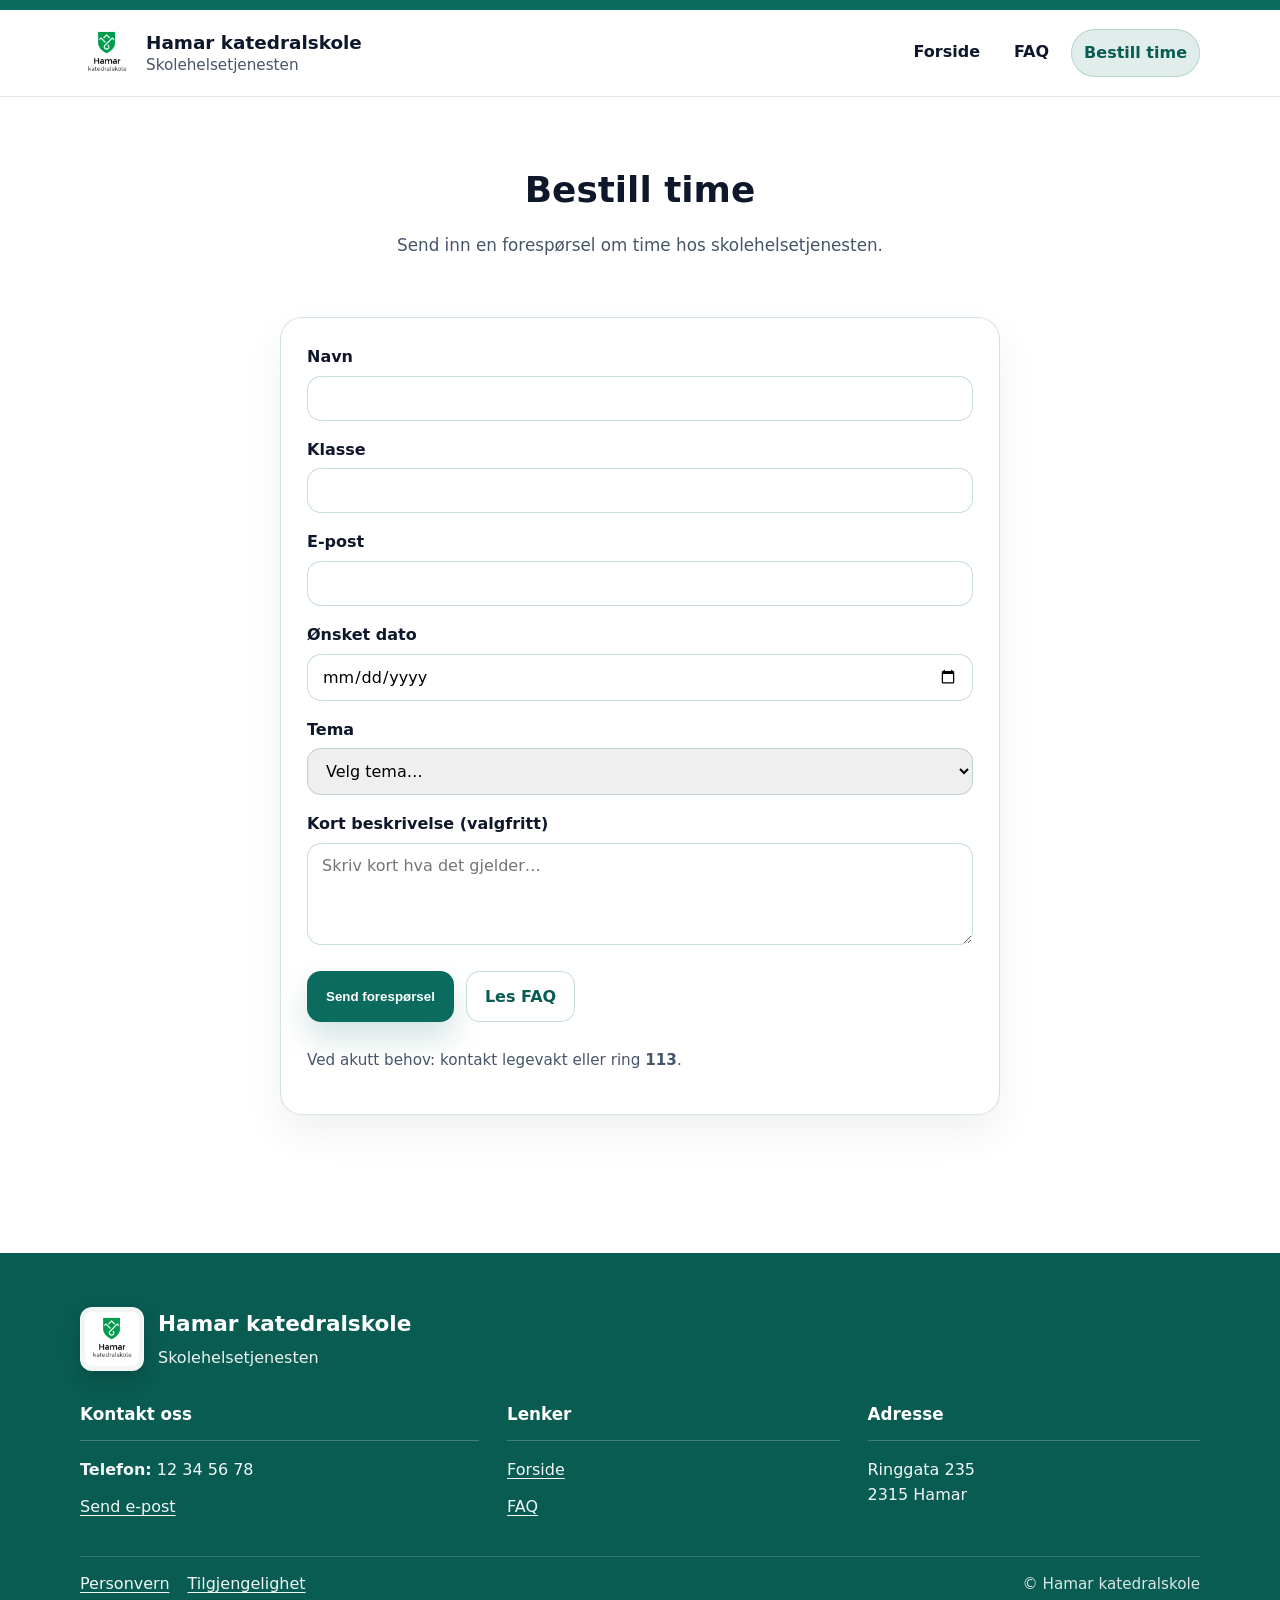
==== bestill.html @ e8361603 "first commit" ====
<!doctype html>
<html lang="no">
<head>
  <meta charset="utf-8" />
  <meta name="viewport" content="width=device-width, initial-scale=1.0" />
  <title>Skolehelsetjenesten | Bestill time</title>
  <link rel="stylesheet" href="assets/css/style.css" />
</head>

<body>
  <div class="accent-bar" aria-hidden="true"></div>

  <header class="header">
    <div class="container header-inner">
      <a class="brand" href="index.html" aria-label="Hamar katedralskole - Forside">
        <img src="assets/img/Logo.png" alt="Hamar katedralskole" class="logo" />
        <span class="brand-text">
          <span class="brand-title">Hamar katedralskole</span>
          <span class="brand-sub">Skolehelsetjenesten</span>
        </span>
      </a>

      <nav class="nav" aria-label="Hovedmeny">
        <a class="nav-link" href="index.html">Forside</a>
        <a class="nav-link" href="faq.html">FAQ</a>
        <a class="nav-link is-active" href="bestill.html">Bestill time</a>
      </nav>
    </div>
  </header>

  <main class="container main">
    <header class="page-head center">
      <h1>Bestill time</h1>
      <p class="lead">
        Send inn en forespørsel om time hos skolehelsetjenesten.
      </p>
    </header>

    <section class="section section-booking">
      <form
        class="card booking-form"
        method="post"
        action="bestilltime.php"
      >
        <div class="form-row">
          <label for="name">Navn</label>
          <input id="name" name="name" type="text" required />
        </div>

        <div class="form-row">
          <label for="class_name">Klasse</label>
          <input id="class_name" name="class_name" type="text" required />
        </div>

        <div class="form-row">
          <label for="email">E-post</label>
          <input id="email" name="email" type="email" required />
        </div>

        <div class="form-row">
          <label for="requested_date">Ønsket dato</label>
          <input id="requested_date" name="requested_date" type="date" required />
        </div>

        <div class="form-row">
          <label for="topic">Tema</label>
          <select id="topic" name="topic" required>
            <option value="">Velg tema…</option>
            <option>Psykisk helse</option>
            <option>Fysisk helse</option>
            <option>Seksualitet</option>
            <option>Annet</option>
          </select>
        </div>

        <div class="form-row">
          <label for="message">Kort beskrivelse (valgfritt)</label>
          <textarea
            id="message"
            name="message"
            rows="4"
            placeholder="Skriv kort hva det gjelder…"
          ></textarea>
        </div>

        <div class="form-actions">
          <button type="submit" class="btn btn-primary">
            Send forespørsel
          </button>
          <a href="faq.html" class="btn btn-ghost">Les FAQ</a>
        </div>

        <p class="form-note">
          Ved akutt behov: kontakt legevakt eller ring <strong>113</strong>.
        </p>
      </form>

      <div class="card booking-confirmation" id="sentMsg" hidden>
        <h2>Forespørsel sendt</h2>
        <p>Takk! Forespørselen er lagret i databasen.</p>
        <a href="index.html" class="btn btn-primary">Tilbake til forsiden</a>
      </div>
    </section>
  </main>

  <footer class="footer">
    <div class="container footer-top">
      <div class="footer-brand">
        <img src="assets/img/Logo.png" alt="Hamar katedralskole" class="footer-logo" />
        <div>
          <div class="footer-brand-title">Hamar katedralskole</div>
          <div class="footer-brand-sub">Skolehelsetjenesten</div>
        </div>
      </div>
    </div>

    <div class="container footer-grid">
      <div class="footer-col">
        <h4>Kontakt oss</h4>
        <div class="footer-line"></div>
        <p class="footer-item"><strong>Telefon:</strong> 12 34 56 78</p>
        <p class="footer-item"><a href="#">Send e-post</a></p>
      </div>

      <div class="footer-col">
        <h4>Lenker</h4>
        <div class="footer-line"></div>
        <p class="footer-item"><a href="index.html">Forside</a></p>
        <p class="footer-item"><a href="faq.html">FAQ</a></p>
      </div>

      <div class="footer-col">
        <h4>Adresse</h4>
        <div class="footer-line"></div>
        <p class="footer-item">
          Ringgata 235<br />2315 Hamar
        </p>
      </div>
    </div>

    <div class="container footer-bottom">
      <div class="footer-bottom-links">
        <a href="#">Personvern</a>
        <a href="#">Tilgjengelighet</a>
      </div>
      <div class="footer-copy">© Hamar katedralskole</div>
    </div>
  </footer>

  <script>
    const p = new URLSearchParams(location.search);
    if (p.get("sent") === "1") {
      document.getElementById("sentMsg").hidden = false;
    }
  </script>
</body>
</html>
---- assets/css/style.css ----
:root{
  --green:#0b6b5f;
  --green2:#095c52;
  --bg:#ffffff;
  --soft:#f6faf9;
  --soft2:#eef7f5;
  --text:#0f172a;
  --muted:#475569;
  --line:rgba(15,23,42,.10);
  --container:1120px;
}

*{ box-sizing:border-box; }

body{
  margin:0;
  font-family: ui-sans-serif, system-ui, -apple-system, "Segoe UI", Roboto, Arial, sans-serif;
  background:var(--bg);
  color:var(--text);
  line-height:1.6;
}

a{ color:inherit; text-decoration:none; }
img{ display:block; max-width:100%; }

.container{
  width:min(var(--container), 100% - 32px);
  margin-inline:auto;
}

/* Screen-reader only text */
.sr-only{
  position:absolute !important;
  width:1px; height:1px;
  padding:0; margin:-1px;
  overflow:hidden; clip:rect(0,0,0,0);
  white-space:nowrap; border:0;
}

.accent-bar{
  height:10px;
  background:var(--green);
}

/* Header */
.header{
  position:sticky;
  top:0;
  z-index:50;
  background:#fff;
  border-bottom:1px solid var(--line);
}

.header-inner{
  display:flex;
  align-items:center;
  justify-content:space-between;
  gap:16px;
  padding:16px 0;
}

.brand{
  display:flex;
  align-items:center;
  gap:12px;
}

.logo{
  width:54px;
  height:54px;
  object-fit:contain;
}

.brand-text{
  display:flex;
  flex-direction:column;
  line-height:1.1;
}

.brand-title{
  font-weight:850;
  font-size:1.15rem;
}

.brand-sub{
  color:var(--muted);
  margin-top:4px;
  font-size:.95rem;
}

.nav{
  display:flex;
  gap:10px;
  flex-wrap:wrap;
}

.nav-link{
  padding:10px 12px;
  border-radius:999px;
  font-weight:750;
  color:var(--text);
}

.nav-link:hover{ background:rgba(11,107,95,.08); }

.nav-link.is-active{
  background:rgba(11,107,95,.12);
  color:var(--green2);
  border:1px solid rgba(11,107,95,.20);
}

/* Hero */
.hero{
  background:linear-gradient(180deg, var(--soft) 0%, #fff 100%);
  border-bottom:1px solid rgba(11,107,95,.10);
}

.hero-center{
  padding:56px 0 44px;
  text-align:center;
  max-width:900px;
}

.hero h1{
  margin:0;
  font-size: clamp(2.1rem, 3.4vw, 3.1rem);
  line-height:1.1;
}

.lead{
  margin:14px auto 20px;
  color:var(--muted);
  max-width:75ch;
  font-size: 1.05rem;
}

.small-note{
  margin-top:14px;
  color:var(--muted);
  font-size:.92rem;
}

.btn-row{
  display:flex;
  gap:12px;
  justify-content:center;
  flex-wrap:wrap;
}

.btn{
  display:inline-flex;
  align-items:center;
  justify-content:center;
  padding:12px 18px;
  border-radius:14px;
  font-weight:800;
  border:1px solid transparent;
}

.btn-primary{
  background:var(--green);
  color:#fff;
  box-shadow: 0 16px 30px rgba(11,107,95,.18);
}

.btn-primary:hover{ background:var(--green2); }

.btn-ghost{
  background:#fff;
  border-color: rgba(11,107,95,.22);
  color:var(--green2);
}

.btn-ghost:hover{ background:rgba(11,107,95,.06); }

/* Sections */
.section{ padding:78px 0; }
.section-help{ padding-top:96px; }
.section-contact{ padding-top:96px; }

.section-title{ margin:0 0 10px; font-size:1.5rem; }
.section-lead{ margin:0 0 22px; color:var(--muted); max-width:80ch; }

.center-title{
  text-align:center;
  font-size: clamp(1.8rem, 2.6vw, 2.2rem);
}

.center-lead{
  text-align:center;
  margin-left:auto;
  margin-right:auto;
  max-width: 80ch;
}

/* "Vi kan hjelpe med" cards */
.help-grid{
  display:grid;
  grid-template-columns: repeat(3, 1fr);
  gap:18px;
}

.help-card{
  background: linear-gradient(180deg, #fff 0%, var(--soft2) 120%);
  border:1px solid rgba(11,107,95,.16);
  border-radius: 20px;
  padding:22px;
  box-shadow: 0 14px 28px rgba(2,12,27,.06);
  transition: transform .18s ease, box-shadow .18s ease;
}

.help-card:hover{
  transform: translateY(-3px);
  box-shadow: 0 18px 38px rgba(2,12,27,.10);
}

.help-card h3{ margin:0 0 8px; font-size:1.15rem; }
.help-card p{ margin:0; color:var(--muted); }

/* CTA */
.cta-box{
  background: linear-gradient(90deg, rgba(11,107,95,.12) 0%, rgba(11,107,95,.03) 55%, #fff 100%);
  border:1px solid rgba(11,107,95,.20);
  border-radius: 22px;
  padding: 26px;
  box-shadow: 0 16px 36px rgba(2,12,27,.06);
  display:flex;
  align-items:center;
  justify-content:space-between;
  gap:18px;
}

.cta-title{ margin:0 0 8px; font-size:1.55rem; }
.cta-text{ margin:0; color:var(--muted); max-width:75ch; }
.cta-actions{ display:flex; gap:10px; flex-wrap:wrap; }

/* Contact */
.contact-stack{ max-width: 980px; }

.info-card{
  background:#fff;
  border:1px solid rgba(11,107,95,.18);
  border-radius: 24px;
  box-shadow: 0 18px 40px rgba(2,12,27,.06);
  padding:22px;
  margin-top:16px;
  position:relative;
  overflow:hidden;
}

.info-card::before{
  content:"";
  position:absolute;
  inset:0;
  background: radial-gradient(600px 240px at 10% 0%, rgba(11,107,95,.10), transparent 60%);
  pointer-events:none;
}

.info-head{
  display:flex;
  align-items:center;
  justify-content:space-between;
  gap:12px;
  margin-bottom:14px;
}

.info-head h3{ margin:0; font-size:1.2rem; }

.chip{
  display:inline-flex;
  align-items:center;
  padding:8px 10px;
  border-radius:999px;
  font-weight:800;
  color: var(--green2);
  background: rgba(11,107,95,.12);
  border:1px solid rgba(11,107,95,.18);
}

.chip-soft{ background: rgba(11,107,95,.08); }

.info-rows{ display:grid; gap:10px; }

.info-row{
  display:flex;
  justify-content:space-between;
  gap:14px;
  padding:12px 14px;
  border-radius:16px;
  background: rgba(11,107,95,.06);
  border:1px solid rgba(11,107,95,.12);
}

.info-row .k{ font-weight:900; min-width: 120px; }
.info-row .v{ color:var(--muted); text-align:right; }

/* Hide any contact buttons (not used on this page) */
.section-contact .info-actions{ display:none !important; }

.hours-list{
  list-style:none;
  padding:0;
  margin:0;
  display:grid;
  gap:10px;
}

.hours-list li{
  display:flex;
  justify-content:space-between;
  padding:12px 14px;
  border-radius:16px;
  background: rgba(11,107,95,.06);
  border:1px solid rgba(11,107,95,.12);
  font-weight:850;
}

.hours-list li span:last-child{
  color: var(--green2);
  font-weight:900;
}

.hours-note{
  margin:12px 0 0;
  color: var(--muted);
  font-size:.95rem;
}

/* FAQ */
.main{ padding: 28px 0 0; }

.page-head{ padding: 36px 0 10px; text-align:center; }
.page-head h1{ margin:0; font-size: clamp(1.9rem, 2.8vw, 2.4rem); }

.input{
  width:100%;
  padding:12px 14px;
  border-radius:14px;
  border:1px solid rgba(11,107,95,.22);
  background:#fff;
  outline:none;
  font-weight:650;
}

.input:focus{
  border-color: rgba(11,107,95,.45);
  box-shadow: 0 0 0 4px rgba(11,107,95,.10);
}

.faq-search{
  display:flex;
  gap:12px;
  align-items:center;
  margin-top:14px;
  flex-wrap:wrap;
}

.faq-count{
  color: var(--muted);
  font-weight:750;
}

.section-faq{ padding-top: 28px; }

.faq-list{
  display:grid;
  gap:14px;
  max-width: 980px;
}

.faq-item{
  border:1px solid rgba(11,107,95,.18);
  border-radius: 18px;
  background: linear-gradient(180deg, #fff 0%, var(--soft2) 140%);
  box-shadow: 0 14px 28px rgba(2,12,27,.06);
  overflow:hidden;
}

.faq-h{ margin:0; }

.faq-q{
  width:100%;
  text-align:left;
  padding:16px 18px;
  background:transparent;
  border:0;
  cursor:pointer;
  display:flex;
  align-items:center;
  justify-content:space-between;
  gap:12px;
  font-weight:900;
  font-size:1.05rem;
}

.faq-q:hover{ background: rgba(11,107,95,.06); }

.faq-icon{
  width:18px; height:18px;
  border:2px solid rgba(11,107,95,.45);
  border-left-color: transparent;
  border-bottom-color: transparent;
  transform: rotate(45deg);
  border-radius:3px;
  transition: transform .18s ease;
}

.faq-item.is-open .faq-icon{
  transform: rotate(225deg);
}

.faq-a{
  padding: 0 18px 16px;
  color: var(--muted);
}

.faq-a p{ margin: 10px 0 0; }

.link{
  color: var(--green2);
  text-decoration: underline;
  text-underline-offset: 3px;
  font-weight:800;
}

.faq-empty{
  margin-top: 18px;
  padding: 16px 18px;
  border-radius: 16px;
  border: 1px dashed rgba(11,107,95,.30);
  background: rgba(11,107,95,.06);
  max-width: 980px;
}

.section-resources{ padding-top: 18px; }

.resources-card{
  max-width: 980px;
  border:1px solid rgba(11,107,95,.18);
  border-radius: 22px;
  background:#fff;
  padding: 22px;
  box-shadow: 0 18px 40px rgba(2,12,27,.06);
}

.resources-list{
  margin: 10px 0 0;
  padding-left: 18px;
  color: var(--muted);
}

/* Footer */
.footer{
  background:var(--green2);
  color:#fff;
  margin-top: 60px;
  padding: 54px 0 18px;
}

.footer-top{
  display:flex;
  align-items:center;
  justify-content:flex-start;
  padding-bottom: 20px;
}

.footer-brand{
  display:flex;
  align-items:center;
  gap:14px;
}

.footer-logo{
  width:64px;
  height:64px;
  object-fit:contain;

  background: rgba(255,255,255,.95);
  border: 1px solid rgba(255,255,255,.22);
  border-radius: 12px;
  padding: 4px;
  box-shadow: 0 8px 18px rgba(0,0,0,.16);
}

.footer-brand-title{
  font-weight:900;
  font-size:1.35rem;
}

.footer-brand-sub{ opacity:.92; margin-top:4px; }

.footer-grid{
  display:grid;
  grid-template-columns: 1.2fr 1fr 1fr;
  gap:28px;
  padding: 10px 0 24px;
}

.footer-col h4{ margin:0; font-size:1.05rem; font-weight:900; }

.footer-line{
  height:1px;
  background: rgba(255,255,255,.22);
  margin:12px 0 16px;
}

.footer-item{ margin:0 0 12px; opacity:.95; }

.footer a{
  color:#fff;
  text-decoration:underline;
  text-underline-offset: 3px;
}

.footer a:hover{ opacity:.9; }

.footer-bottom{
  border-top: 1px solid rgba(255,255,255,.16);
  padding-top: 14px;
  display:flex;
  align-items:center;
  justify-content:space-between;
  gap:12px;
  flex-wrap:wrap;
}

.footer-bottom-links{
  display:flex;
  gap:18px;
  flex-wrap:wrap;
  opacity:.95;
}

.footer-copy{
  opacity:.85;
  font-size:.95rem;
}

/* Responsive */
@media (max-width: 900px){
  .help-grid{ grid-template-columns: 1fr; }
  .cta-box{ flex-direction:column; align-items:flex-start; }
  .info-row{ flex-direction:column; align-items:flex-start; }
  .info-row .v{ text-align:left; }
  .footer-grid{ grid-template-columns: 1fr; }
  .faq-search{ align-items:stretch; }
}

/* Booking form */
.center{ text-align:center; }

.section-booking{ padding-top: 28px; }

.card{
  background:#fff;
  border:1px solid rgba(11,107,95,.18);
  border-radius: 22px;
  box-shadow: 0 18px 40px rgba(2,12,27,.06);
  padding: 26px;
  max-width: 720px;
  margin: 0 auto;
}

.booking-form{
  display:grid;
  gap:16px;
}

.form-row{
  display:flex;
  flex-direction:column;
  gap:6px;
}

.form-row label{ font-weight:800; }

.form-row input,
.form-row select,
.form-row textarea{
  padding:12px 14px;
  border-radius:14px;
  border:1px solid rgba(11,107,95,.22);
  font-family:inherit;
  font-size:1rem;
}

.form-row input:focus,
.form-row select:focus,
.form-row textarea:focus{
  outline:none;
  border-color: rgba(11,107,95,.45);
  box-shadow: 0 0 0 4px rgba(11,107,95,.10);
}

.form-actions{
  display:flex;
  gap:12px;
  flex-wrap:wrap;
  margin-top:10px;
}

.form-note{
  margin-top:10px;
  color: var(--muted);
  font-size:.95rem;
}

.booking-confirmation{ text-align:center; }
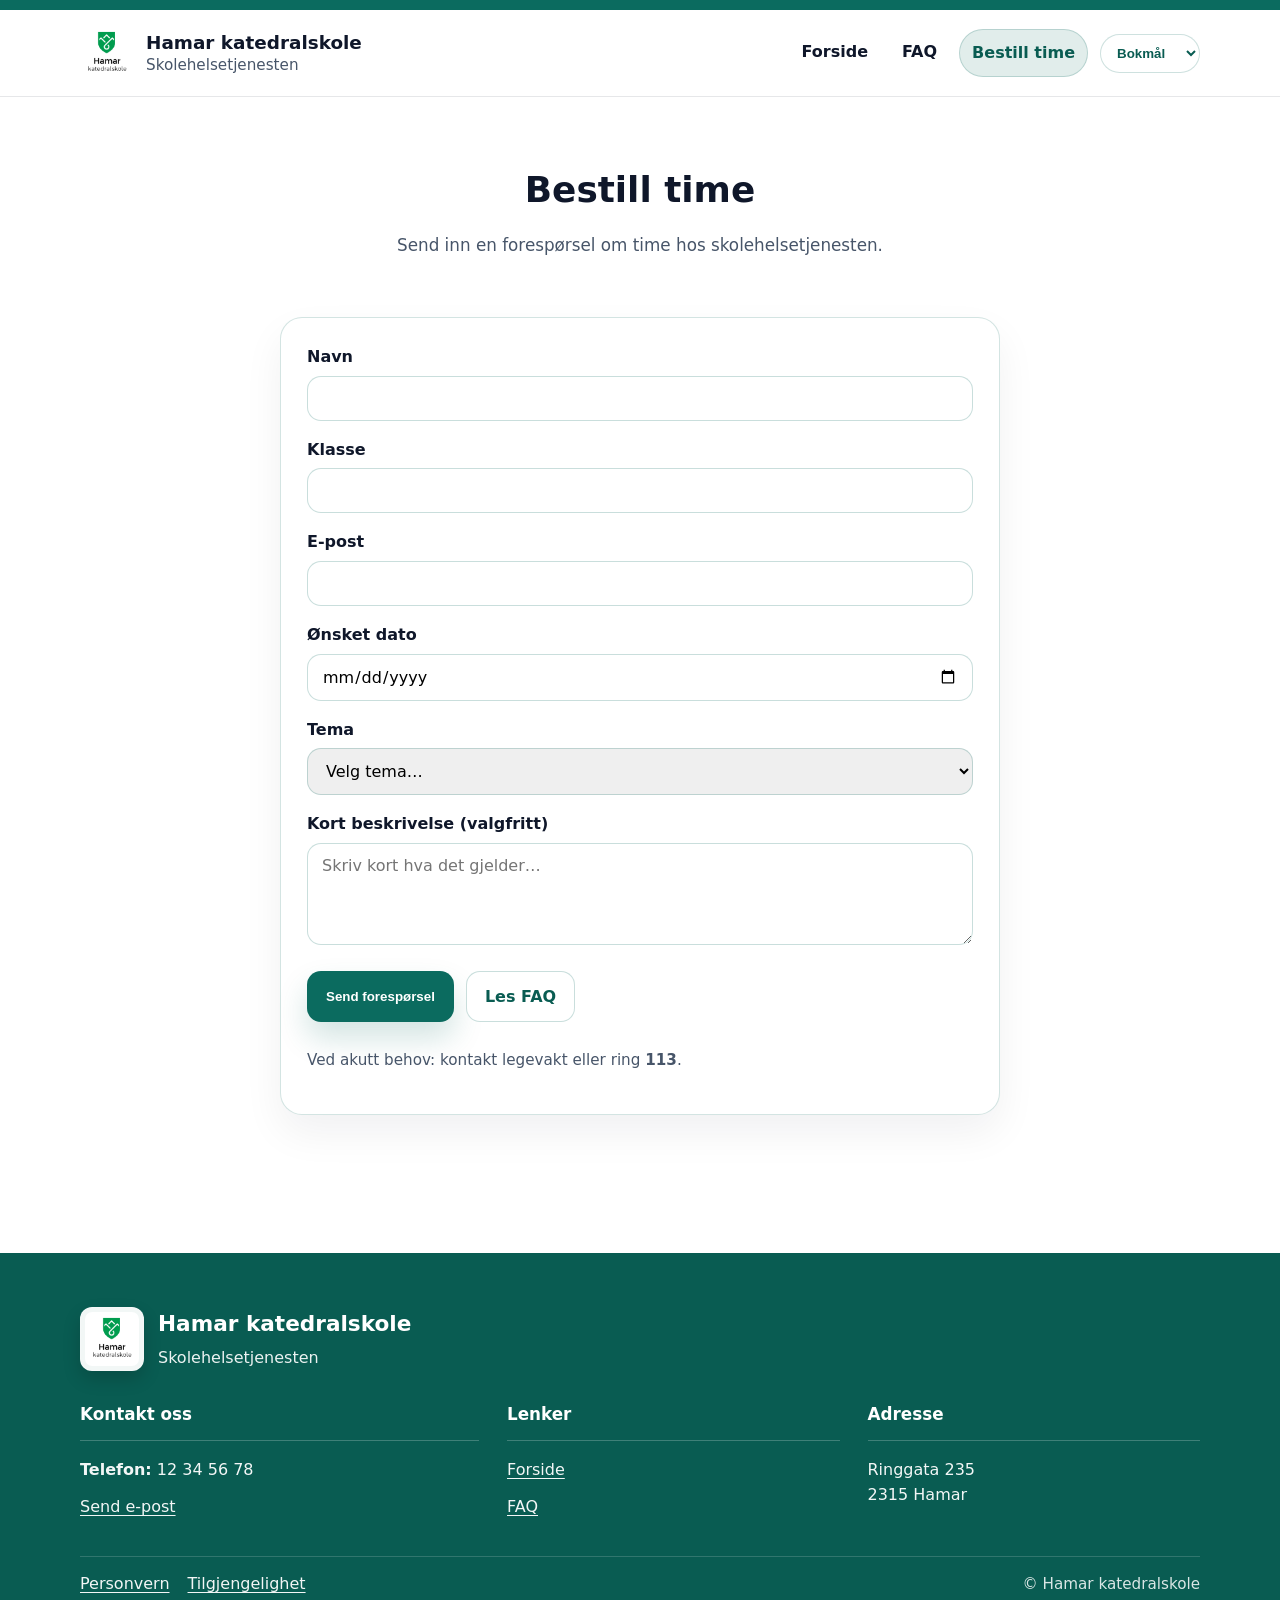
==== commit 3009f535: "Finish" ====
--- a/bestill.html
+++ b/bestill.html
@@ -16,89 +16,97 @@
         <img src="assets/img/Logo.png" alt="Hamar katedralskole" class="logo" />
         <span class="brand-text">
           <span class="brand-title">Hamar katedralskole</span>
-          <span class="brand-sub">Skolehelsetjenesten</span>
+          <span class="brand-sub" data-i18n="brand_sub">Skolehelsetjenesten</span>
         </span>
       </a>
 
-      <nav class="nav" aria-label="Hovedmeny">
-        <a class="nav-link" href="index.html">Forside</a>
-        <a class="nav-link" href="faq.html">FAQ</a>
-        <a class="nav-link is-active" href="bestill.html">Bestill time</a>
-      </nav>
+      <div class="header-actions">
+        <nav class="nav" aria-label="Hovedmeny">
+          <a class="nav-link" href="index.html" data-i18n="nav_home">Forside</a>
+          <a class="nav-link" href="faq.html" data-i18n="nav_faq">FAQ</a>
+          <a class="nav-link is-active" href="bestill.html" data-i18n="nav_booking">Bestill time</a>
+        </nav>
+
+        <div class="lang-switch" aria-label="Language selector">
+          <label class="sr-only" for="langSelect">Language</label>
+          <select id="langSelect" class="lang-select">
+            <option value="nb">Bokmål</option>
+            <option value="nn">Nynorsk</option>
+            <option value="en">English</option>
+          </select>
+        </div>
+      </div>
     </div>
   </header>
 
   <main class="container main">
     <header class="page-head center">
-      <h1>Bestill time</h1>
-      <p class="lead">
+      <h1 data-i18n="booking_title">Bestill time</h1>
+      <p class="lead" data-i18n="booking_lead">
         Send inn en forespørsel om time hos skolehelsetjenesten.
       </p>
     </header>
 
     <section class="section section-booking">
-      <form
-        class="card booking-form"
-        method="post"
-        action="bestilltime.php"
-      >
-        <div class="form-row">
-          <label for="name">Navn</label>
+      <form class="card booking-form" method="post" action="bestilltime.php">
+        <div class="form-row">
+          <label for="name" data-i18n="form_name">Navn</label>
           <input id="name" name="name" type="text" required />
         </div>
 
         <div class="form-row">
-          <label for="class_name">Klasse</label>
+          <label for="class_name" data-i18n="form_class">Klasse</label>
           <input id="class_name" name="class_name" type="text" required />
         </div>
 
         <div class="form-row">
-          <label for="email">E-post</label>
+          <label for="email" data-i18n="form_email">E-post</label>
           <input id="email" name="email" type="email" required />
         </div>
 
         <div class="form-row">
-          <label for="requested_date">Ønsket dato</label>
+          <label for="requested_date" data-i18n="form_date">Ønsket dato</label>
           <input id="requested_date" name="requested_date" type="date" required />
         </div>
 
         <div class="form-row">
-          <label for="topic">Tema</label>
+          <label for="topic" data-i18n="form_topic">Tema</label>
           <select id="topic" name="topic" required>
-            <option value="">Velg tema…</option>
-            <option>Psykisk helse</option>
-            <option>Fysisk helse</option>
-            <option>Seksualitet</option>
-            <option>Annet</option>
+            <option value="" data-i18n="form_topic_pick">Velg tema…</option>
+            <option data-i18n="topic_mental">Psykisk helse</option>
+            <option data-i18n="topic_physical">Fysisk helse</option>
+            <option data-i18n="topic_sex">Seksualitet</option>
+            <option data-i18n="topic_other">Annet</option>
           </select>
         </div>
 
         <div class="form-row">
-          <label for="message">Kort beskrivelse (valgfritt)</label>
+          <label for="message" data-i18n="form_message">Kort beskrivelse (valgfritt)</label>
           <textarea
             id="message"
             name="message"
             rows="4"
+            data-i18n-placeholder="form_message_ph"
             placeholder="Skriv kort hva det gjelder…"
           ></textarea>
         </div>
 
         <div class="form-actions">
-          <button type="submit" class="btn btn-primary">
+          <button type="submit" class="btn btn-primary" data-i18n="form_submit">
             Send forespørsel
           </button>
-          <a href="faq.html" class="btn btn-ghost">Les FAQ</a>
+          <a href="faq.html" class="btn btn-ghost" data-i18n="form_read_faq">Les FAQ</a>
         </div>
 
         <p class="form-note">
-          Ved akutt behov: kontakt legevakt eller ring <strong>113</strong>.
+          <span data-i18n="form_note_1">Ved akutt behov: kontakt legevakt eller ring</span> <strong>113</strong>.
         </p>
       </form>
 
       <div class="card booking-confirmation" id="sentMsg" hidden>
-        <h2>Forespørsel sendt</h2>
-        <p>Takk! Forespørselen er lagret i databasen.</p>
-        <a href="index.html" class="btn btn-primary">Tilbake til forsiden</a>
+        <h2 data-i18n="sent_title">Forespørsel sendt</h2>
+        <p data-i18n="sent_text">Takk! Forespørselen er lagret i databasen.</p>
+        <a href="index.html" class="btn btn-primary" data-i18n="sent_back">Tilbake til forsiden</a>
       </div>
     </section>
   </main>
@@ -109,49 +117,180 @@
         <img src="assets/img/Logo.png" alt="Hamar katedralskole" class="footer-logo" />
         <div>
           <div class="footer-brand-title">Hamar katedralskole</div>
-          <div class="footer-brand-sub">Skolehelsetjenesten</div>
+          <div class="footer-brand-sub" data-i18n="brand_sub">Skolehelsetjenesten</div>
         </div>
       </div>
     </div>
 
     <div class="container footer-grid">
       <div class="footer-col">
-        <h4>Kontakt oss</h4>
+        <h4 data-i18n="footer_contact">Kontakt oss</h4>
         <div class="footer-line"></div>
-        <p class="footer-item"><strong>Telefon:</strong> 12 34 56 78</p>
-        <p class="footer-item"><a href="#">Send e-post</a></p>
+        <p class="footer-item"><strong data-i18n="footer_phone_k">Telefon:</strong> 12 34 56 78</p>
+        <p class="footer-item"><a href="#" data-i18n="footer_email_link">Send e-post</a></p>
       </div>
 
       <div class="footer-col">
-        <h4>Lenker</h4>
+        <h4 data-i18n="footer_links">Lenker</h4>
         <div class="footer-line"></div>
-        <p class="footer-item"><a href="index.html">Forside</a></p>
-        <p class="footer-item"><a href="faq.html">FAQ</a></p>
+        <p class="footer-item"><a href="index.html" data-i18n="nav_home">Forside</a></p>
+        <p class="footer-item"><a href="faq.html" data-i18n="nav_faq">FAQ</a></p>
       </div>
 
       <div class="footer-col">
-        <h4>Adresse</h4>
+        <h4 data-i18n="footer_address">Adresse</h4>
         <div class="footer-line"></div>
-        <p class="footer-item">
-          Ringgata 235<br />2315 Hamar
-        </p>
+        <p class="footer-item">Ringgata 235<br />2315 Hamar</p>
       </div>
     </div>
 
     <div class="container footer-bottom">
       <div class="footer-bottom-links">
-        <a href="#">Personvern</a>
-        <a href="#">Tilgjengelighet</a>
+        <a href="#" data-i18n="footer_privacy">Personvern</a>
+        <a href="#" data-i18n="footer_accessibility">Tilgjengelighet</a>
       </div>
       <div class="footer-copy">© Hamar katedralskole</div>
     </div>
   </footer>
 
   <script>
-    const p = new URLSearchParams(location.search);
-    if (p.get("sent") === "1") {
-      document.getElementById("sentMsg").hidden = false;
-    }
+    (function () {
+      const translations = {
+        nb: {
+          page_title: "Skolehelsetjenesten | Bestill time",
+          brand_sub: "Skolehelsetjenesten",
+          nav_home: "Forside",
+          nav_faq: "FAQ",
+          nav_booking: "Bestill time",
+          booking_title: "Bestill time",
+          booking_lead: "Send inn en forespørsel om time hos skolehelsetjenesten.",
+          form_name: "Navn",
+          form_class: "Klasse",
+          form_email: "E-post",
+          form_date: "Ønsket dato",
+          form_topic: "Tema",
+          form_topic_pick: "Velg tema…",
+          topic_mental: "Psykisk helse",
+          topic_physical: "Fysisk helse",
+          topic_sex: "Seksualitet",
+          topic_other: "Annet",
+          form_message: "Kort beskrivelse (valgfritt)",
+          form_message_ph: "Skriv kort hva det gjelder…",
+          form_submit: "Send forespørsel",
+          form_read_faq: "Les FAQ",
+          form_note_1: "Ved akutt behov: kontakt legevakt eller ring",
+          sent_title: "Forespørsel sendt",
+          sent_text: "Takk! Forespørselen er lagret i databasen.",
+          sent_back: "Tilbake til forsiden",
+          footer_contact: "Kontakt oss",
+          footer_phone_k: "Telefon:",
+          footer_email_link: "Send e-post",
+          footer_links: "Lenker",
+          footer_address: "Adresse",
+          footer_privacy: "Personvern",
+          footer_accessibility: "Tilgjengelighet"
+        },
+        nn: {
+          page_title: "Skulehelsetenesta | Bestill time",
+          brand_sub: "Skulehelsetenesta",
+          nav_home: "Framside",
+          nav_faq: "FAQ",
+          nav_booking: "Bestill time",
+          booking_title: "Bestill time",
+          booking_lead: "Send inn ein førespurnad om time hos skulehelsetenesta.",
+          form_name: "Namn",
+          form_class: "Klasse",
+          form_email: "E-post",
+          form_date: "Ønskt dato",
+          form_topic: "Tema",
+          form_topic_pick: "Vel tema…",
+          topic_mental: "Psykisk helse",
+          topic_physical: "Fysisk helse",
+          topic_sex: "Seksualitet",
+          topic_other: "Anna",
+          form_message: "Kort skildring (valfritt)",
+          form_message_ph: "Skriv kort kva det gjeld…",
+          form_submit: "Send førespurnad",
+          form_read_faq: "Les FAQ",
+          form_note_1: "Ved akutt behov: kontakt legevakt eller ring",
+          sent_title: "Førespurnad sendt",
+          sent_text: "Takk! Førespurnaden er lagra i databasen.",
+          sent_back: "Tilbake til framsida",
+          footer_contact: "Kontakt oss",
+          footer_phone_k: "Telefon:",
+          footer_email_link: "Send e-post",
+          footer_links: "Lenker",
+          footer_address: "Adresse",
+          footer_privacy: "Personvern",
+          footer_accessibility: "Tilgjenge"
+        },
+        en: {
+          page_title: "School Health Service | Book appointment",
+          brand_sub: "School Health Service",
+          nav_home: "Home",
+          nav_faq: "FAQ",
+          nav_booking: "Book appointment",
+          booking_title: "Book an appointment",
+          booking_lead: "Submit a request for an appointment with the school health service.",
+          form_name: "Name",
+          form_class: "Class",
+          form_email: "Email",
+          form_date: "Preferred date",
+          form_topic: "Topic",
+          form_topic_pick: "Choose a topic…",
+          topic_mental: "Mental health",
+          topic_physical: "Physical health",
+          topic_sex: "Sexuality",
+          topic_other: "Other",
+          form_message: "Short description (optional)",
+          form_message_ph: "Briefly describe what it’s about…",
+          form_submit: "Send request",
+          form_read_faq: "Read FAQ",
+          form_note_1: "If it’s urgent: contact the emergency clinic or call",
+          sent_title: "Request sent",
+          sent_text: "Thanks! Your request has been saved to the database.",
+          sent_back: "Back to home",
+          footer_contact: "Contact",
+          footer_phone_k: "Phone:",
+          footer_email_link: "Send email",
+          footer_links: "Links",
+          footer_address: "Address",
+          footer_privacy: "Privacy",
+          footer_accessibility: "Accessibility"
+        }
+      };
+
+      const select = document.getElementById("langSelect");
+      const saved = localStorage.getItem("lang") || "nb";
+
+      function applyLang(lang) {
+        const dict = translations[lang] || translations.nb;
+
+        document.title = dict.page_title;
+        document.documentElement.lang = (lang === "en") ? "en" : (lang === "nn" ? "nn" : "no");
+
+        document.querySelectorAll("[data-i18n]").forEach(el => {
+          const key = el.getAttribute("data-i18n");
+          if (dict[key] != null) el.textContent = dict[key];
+        });
+
+        document.querySelectorAll("[data-i18n-placeholder]").forEach(el => {
+          const key = el.getAttribute("data-i18n-placeholder");
+          if (dict[key] != null) el.setAttribute("placeholder", dict[key]);
+        });
+
+        localStorage.setItem("lang", lang);
+      }
+
+      select.value = saved;
+      applyLang(saved);
+      select.addEventListener("change", (e) => applyLang(e.target.value));
+
+      const p = new URLSearchParams(location.search);
+      if (p.get("sent") === "1") {
+        document.getElementById("sentMsg").hidden = false;
+      }
+    })();
   </script>
 </body>
 </html>
--- a/assets/css/style.css
+++ b/assets/css/style.css
@@ -109,6 +109,35 @@
   border:1px solid rgba(11,107,95,.20);
 }
 
+/* Header actions (nav + language switch) */
+.header-actions{
+  display:flex;
+  align-items:center;
+  gap:12px;
+  flex-wrap:wrap;
+  justify-content:flex-end;
+}
+
+.lang-switch{
+  display:flex;
+  align-items:center;
+}
+
+.lang-select{
+  padding:10px 12px;
+  border-radius:999px;
+  border:1px solid rgba(11,107,95,.20);
+  background:#fff;
+  color:var(--green2);
+  font-weight:800;
+  outline:none;
+}
+
+.lang-select:focus{
+  border-color: rgba(11,107,95,.45);
+  box-shadow: 0 0 0 4px rgba(11,107,95,.10);
+}
+
 /* Hero */
 .hero{
   background:linear-gradient(180deg, var(--soft) 0%, #fff 100%);
@@ -474,7 +503,6 @@
   width:64px;
   height:64px;
   object-fit:contain;
-
   background: rgba(255,255,255,.95);
   border: 1px solid rgba(255,255,255,.22);
   border-radius: 12px;
@@ -535,6 +563,67 @@
   opacity:.85;
   font-size:.95rem;
 }
+
+/* Booking form */
+.center{ text-align:center; }
+
+.section-booking{ padding-top: 28px; }
+
+.card{
+  background:#fff;
+  border:1px solid rgba(11,107,95,.18);
+  border-radius: 22px;
+  box-shadow: 0 18px 40px rgba(2,12,27,.06);
+  padding: 26px;
+  max-width: 720px;
+  margin: 0 auto;
+}
+
+.booking-form{
+  display:grid;
+  gap:16px;
+}
+
+.form-row{
+  display:flex;
+  flex-direction:column;
+  gap:6px;
+}
+
+.form-row label{ font-weight:800; }
+
+.form-row input,
+.form-row select,
+.form-row textarea{
+  padding:12px 14px;
+  border-radius:14px;
+  border:1px solid rgba(11,107,95,.22);
+  font-family:inherit;
+  font-size:1rem;
+}
+
+.form-row input:focus,
+.form-row select:focus,
+.form-row textarea:focus{
+  outline:none;
+  border-color: rgba(11,107,95,.45);
+  box-shadow: 0 0 0 4px rgba(11,107,95,.10);
+}
+
+.form-actions{
+  display:flex;
+  gap:12px;
+  flex-wrap:wrap;
+  margin-top:10px;
+}
+
+.form-note{
+  margin-top:10px;
+  color: var(--muted);
+  font-size:.95rem;
+}
+
+.booking-confirmation{ text-align:center; }
 
 /* Responsive */
 @media (max-width: 900px){
@@ -546,63 +635,14 @@
   .faq-search{ align-items:stretch; }
 }
 
-/* Booking form */
-.center{ text-align:center; }
-
-.section-booking{ padding-top: 28px; }
-
-.card{
-  background:#fff;
-  border:1px solid rgba(11,107,95,.18);
-  border-radius: 22px;
-  box-shadow: 0 18px 40px rgba(2,12,27,.06);
-  padding: 26px;
-  max-width: 720px;
-  margin: 0 auto;
-}
-
-.booking-form{
-  display:grid;
-  gap:16px;
-}
-
-.form-row{
-  display:flex;
-  flex-direction:column;
-  gap:6px;
-}
-
-.form-row label{ font-weight:800; }
-
-.form-row input,
-.form-row select,
-.form-row textarea{
-  padding:12px 14px;
-  border-radius:14px;
-  border:1px solid rgba(11,107,95,.22);
-  font-family:inherit;
-  font-size:1rem;
-}
-
-.form-row input:focus,
-.form-row select:focus,
-.form-row textarea:focus{
-  outline:none;
-  border-color: rgba(11,107,95,.45);
-  box-shadow: 0 0 0 4px rgba(11,107,95,.10);
-}
-
-.form-actions{
-  display:flex;
-  gap:12px;
-  flex-wrap:wrap;
-  margin-top:10px;
-}
-
-.form-note{
-  margin-top:10px;
-  color: var(--muted);
-  font-size:.95rem;
-}
-
-.booking-confirmation{ text-align:center; }
+/* Mobile tweaks (phones) */
+@media (max-width: 640px){
+  .header-actions{
+    width:100%;
+    justify-content:space-between;
+  }
+
+  .lang-select{
+    padding:10px 12px;
+  }
+}
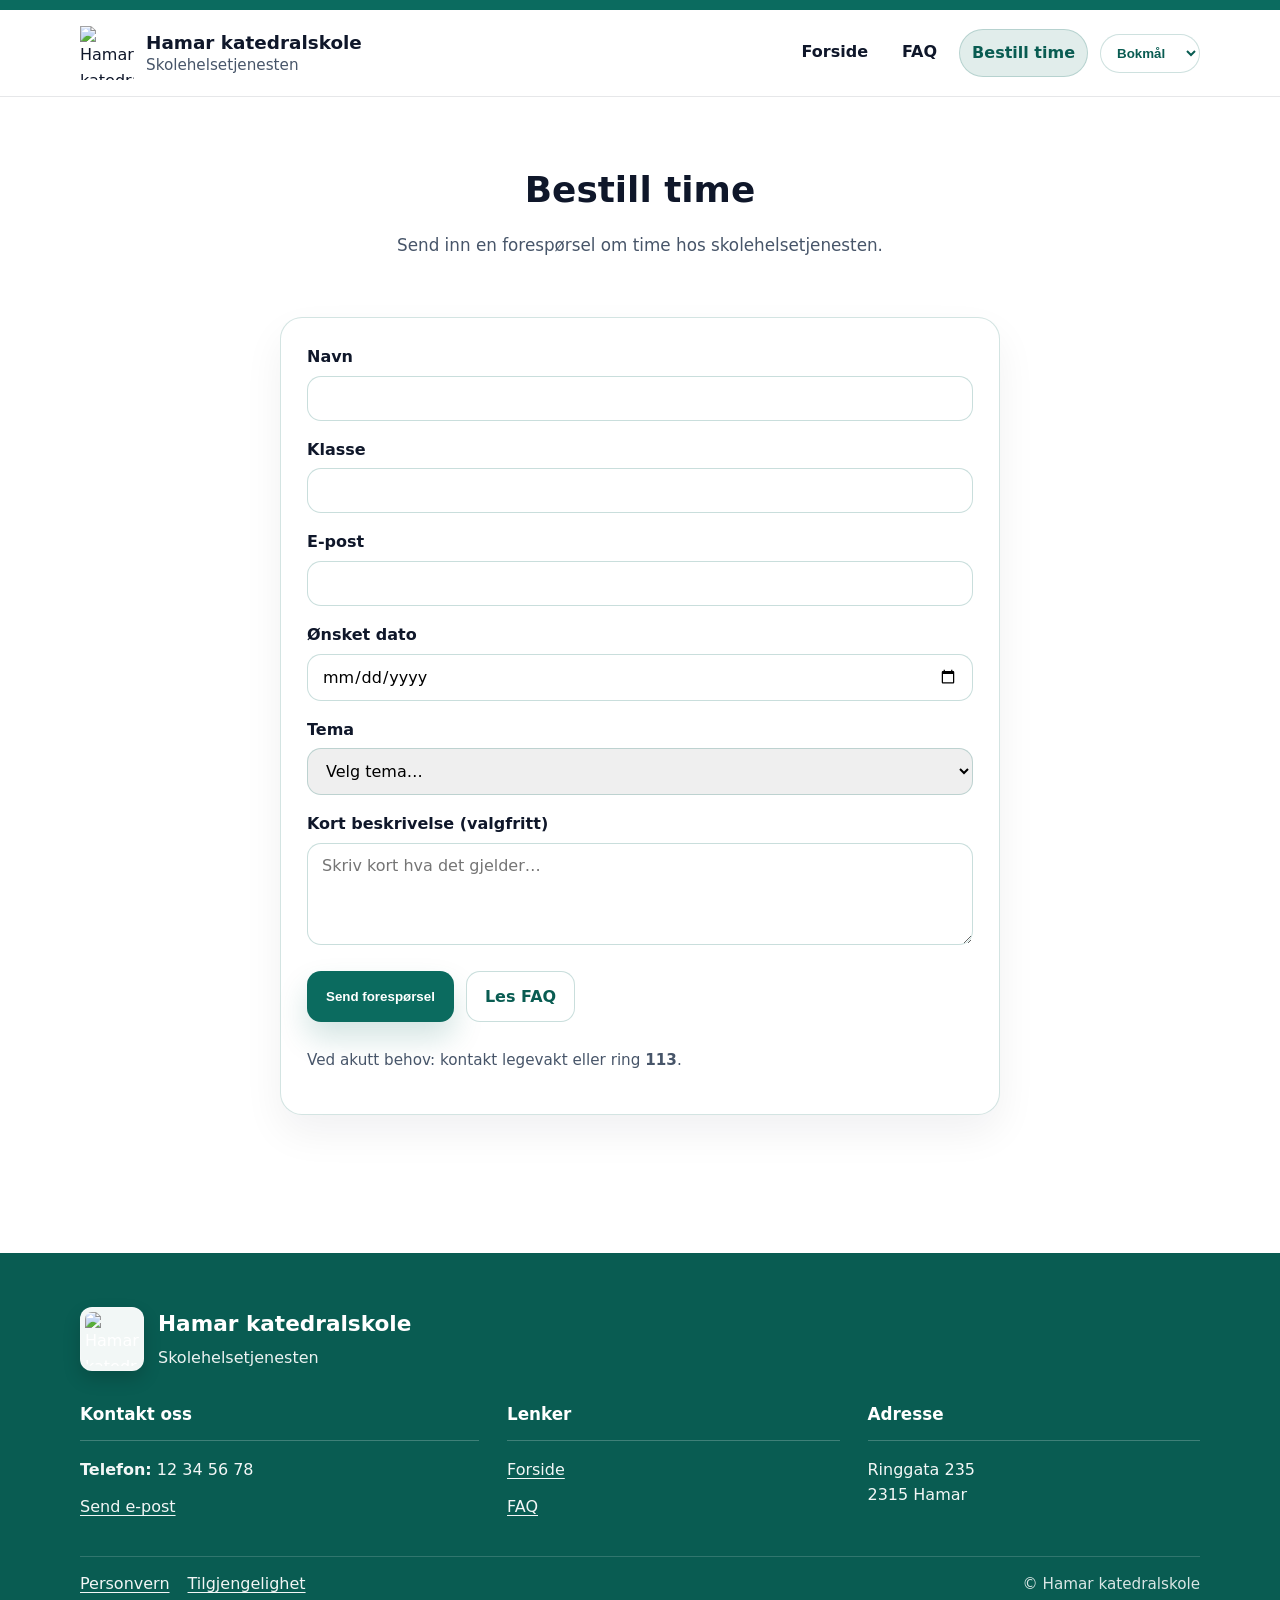
==== commit 033e2266: "dw" ====
--- a/bestill.html
+++ b/bestill.html
@@ -13,7 +13,7 @@
   <header class="header">
     <div class="container header-inner">
       <a class="brand" href="index.html" aria-label="Hamar katedralskole - Forside">
-        <img src="assets/img/Logo.png" alt="Hamar katedralskole" class="logo" />
+        <img src="assets/img/logo.png" alt="Hamar katedralskole" class="logo" />
         <span class="brand-text">
           <span class="brand-title">Hamar katedralskole</span>
           <span class="brand-sub" data-i18n="brand_sub">Skolehelsetjenesten</span>
@@ -114,7 +114,7 @@
   <footer class="footer">
     <div class="container footer-top">
       <div class="footer-brand">
-        <img src="assets/img/Logo.png" alt="Hamar katedralskole" class="footer-logo" />
+        <img src="assets/img/logo.png" alt="Hamar katedralskole" class="footer-logo" />
         <div>
           <div class="footer-brand-title">Hamar katedralskole</div>
           <div class="footer-brand-sub" data-i18n="brand_sub">Skolehelsetjenesten</div>
--- a/assets/css/style.css
+++ b/assets/css/style.css
@@ -635,14 +635,45 @@
   .faq-search{ align-items:stretch; }
 }
 
-/* Mobile tweaks (phones) */
+/* Mobile (phones) — fixed header layout + language switch */
 @media (max-width: 640px){
+  .header-inner{
+    flex-direction:column;
+    align-items:flex-start;
+    gap:12px;
+  }
+
   .header-actions{
     width:100%;
-    justify-content:space-between;
+    flex-direction:column;
+    align-items:stretch;
+    gap:10px;
   }
 
+  .nav{
+    width:100%;
+    justify-content:center;
+  }
+
+  .nav-link{
+    padding:10px 12px;
+    font-size:.95rem;
+  }
+
+  .lang-switch{
+    width:100%;
+  }
+
   .lang-select{
-    padding:10px 12px;
+    width:100%;
+    padding:12px 14px;
   }
 }
+
+/* Extra small phones */
+@media (max-width: 380px){
+  .brand-title{ font-size:1.05rem; }
+  .brand-sub{ font-size:.9rem; }
+  .logo{ width:48px; height:48px; }
+  .nav-link{ font-size:.92rem; }
+}
